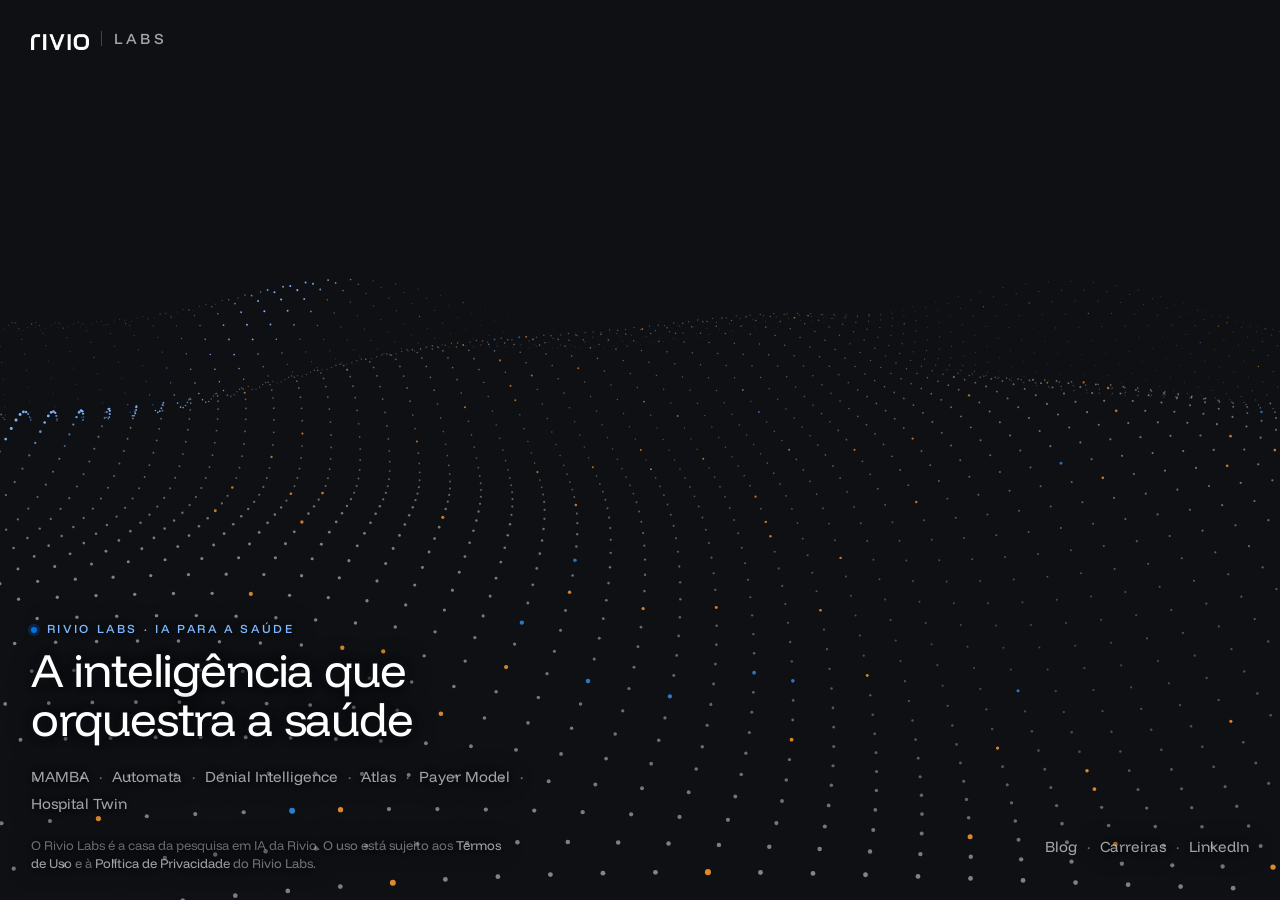
==== index.html @ 6e98f04b "Oculta o texto da home, usa glosa no Denial Intelligence e reduz os títulos Co-Authored-By: Claude O" ====
<!doctype html>
<html lang="pt-BR">
<head>
<meta charset="utf-8">
<meta name="viewport" content="width=device-width, initial-scale=1, viewport-fit=cover">
<style>body{margin:0}img{max-width:100%}[hidden]{display:none!important}</style>
<title>Rivio Labs</title>
<link rel="preconnect" href="https://fonts.googleapis.com">
<link rel="preconnect" href="https://fonts.gstatic.com" crossorigin>
<link rel="stylesheet" href="https://fonts.googleapis.com/css2?family=Funnel+Display:wght@400;500;600&display=swap">
<style>
  :root {
    color-scheme: dark;
    --bg: #0E1014;
    --bg-2: #16181D;
    --ink: #FFFFFF;
    --ink-2: rgba(255,255,255,0.62);
    --ink-3: rgba(255,255,255,0.42);
    --hair: rgba(255,255,255,0.10);
    --hair-2: rgba(255,255,255,0.22);
    --blue: #0575E6;
    --sky: #7EB8FF;
    --lilac: #B08CF0;
    --attention: #E08A2E;
    --panel: #0B0D11;
    --ease: cubic-bezier(.2,.8,.2,1);
    --font: "Funnel Display", "Inter", system-ui, -apple-system, sans-serif;
    --gutter: clamp(16px, 2.4vw, 32px);
  }
  html, body { height: 100%; }
  body {
    background: var(--bg);
    color: var(--ink);
    font-family: var(--font);
    font-size: 15px;
    line-height: 1.4;
    overflow-x: hidden;
    overflow-y: auto;
    -webkit-font-smoothing: antialiased;
  }
  a { color: inherit; text-decoration: none; transition: color 160ms var(--ease); }
  a:hover { color: var(--sky); }
  :focus-visible { outline: 1.5px solid var(--sky); outline-offset: 3px; border-radius: 4px; }

  #field { position: fixed; inset: 0; width: 100%; height: 100%; display: block; }

  .shell {
    position: relative;
    min-height: 100%;
    box-sizing: border-box;
    display: grid;
    grid-template-rows: auto 1fr;
    padding-inline: var(--gutter);
    padding-block: calc(var(--gutter) * 0.9);
    pointer-events: none;
  }
  .shell > * { pointer-events: auto; }

  /* Top bar */
  .top { display: flex; align-items: center; justify-content: space-between; gap: 16px; }
  .brand { display: flex; align-items: center; gap: 12px; }
  .brand img { height: 22px; width: auto; display: block; }
  .brand .labs {
    font-size: 15px; font-weight: 500; letter-spacing: 0.22em; text-transform: uppercase;
    color: var(--ink-2); padding-left: 12px; border-left: 1px solid var(--hair-2); line-height: 1;
  }
  .top nav { display: flex; gap: 6px; align-items: center; color: var(--ink-2); }
  .dot { color: var(--ink-3); padding-inline: 4px; }
  .linkbtn {
    font: inherit; color: inherit; background: none; border: 0; padding: 0; cursor: pointer;
    transition: color 160ms var(--ease);
  }
  .linkbtn:hover { color: var(--sky); }
  .linkbtn[aria-expanded="true"] { color: var(--ink); }

  .intro, .foot-links { text-shadow: 0 0 6px #0E1014, 0 0 14px #0E1014, 0 0 24px #0E1014; }
  .sw { width: 7px; height: 7px; border-radius: 50%; display: inline-block; }

  /* Bottom */
  .bottom { align-self: end; display: grid; grid-template-columns: minmax(0, 1fr) auto; align-items: end; gap: 24px 48px; }
  .intro { max-width: 34rem; display: grid; gap: 22px; }
  .detail { min-height: 7.2em; display: grid; align-content: end; gap: 8px; }
  .detail .eyebrow {
    font-size: 12px; font-weight: 500; letter-spacing: 0.22em; text-transform: uppercase; color: var(--sky);
    display: flex; align-items: center; gap: 10px;
  }
  .detail .eyebrow::before { content: ""; width: 6px; height: 6px; border-radius: 50%; background: var(--blue); box-shadow: 0 0 0 3px rgba(5,117,230,0.25); }
  .detail h1 {
    margin: 0; font-weight: 400; font-size: clamp(27px, 3.8vw, 47px); line-height: 1.04; letter-spacing: -0.025em;
    text-wrap: balance;
  }
  .detail p { margin: 0; color: var(--ink-2); font-size: 16px; max-width: 32rem; text-wrap: pretty; }
  .detail.swap > * { animation: rise 240ms var(--ease); }
  @keyframes rise { from { opacity: .35; transform: translateY(4px); } to { opacity: 1; transform: none; } }

  .projects { display: flex; flex-wrap: wrap; row-gap: 6px; color: var(--ink-2); }
  .projects a { display: inline-flex; align-items: center; }
  .projects a.active { color: var(--ink); }
  .projects li { list-style: none; display: inline-flex; align-items: center; }
  .projects li:not(:last-child)::after { content: "·"; color: var(--ink-3); padding-inline: 10px; }
  .projects ul { margin: 0; padding: 0; display: contents; }
  .fine { font-size: 13px; color: var(--ink-3); max-width: 30rem; margin: 0; }
  .fine a { color: var(--ink-2); }
  .foot-links { display: flex; flex-wrap: wrap; gap: 0; color: var(--ink-2); justify-content: flex-end; }
  .foot-links li { list-style: none; display: inline-flex; }
  .foot-links li + li::before { content: "·"; color: var(--ink-3); padding-inline: 10px; }
  .foot-links ul { margin: 0; padding: 0; display: contents; }

  /* Research blog panel */
  .blog {
    position: fixed; top: 0; right: 0; bottom: 0;
    width: min(460px, 100%);
    background: var(--panel);
    border-left: 1px solid var(--hair);
    padding-top: env(safe-area-inset-top, 0px);
    padding-bottom: env(safe-area-inset-bottom, 0px);
    transform: translateX(100%);
    transition: transform 400ms var(--ease);
    display: grid; grid-template-rows: auto 1fr;
    z-index: 5;
  }
  .blog.open { transform: none; }
  .blog header {
    display: flex; justify-content: space-between; align-items: center;
    padding: calc(var(--gutter) * 0.9) var(--gutter) 18px;
    border-bottom: 1px solid var(--hair);
  }
  .blog header h2 { margin: 0; font-size: 15px; font-weight: 500; letter-spacing: 0.22em; text-transform: uppercase; color: var(--ink-2); }
  .blog ol { list-style: none; margin: 0; padding: 0; overflow-y: auto; }
  .blog li a {
    display: grid; gap: 6px; padding: 20px var(--gutter);
    border-bottom: 1px solid var(--hair);
    transition: background-color 160ms var(--ease), color 160ms var(--ease);
  }
  .blog li a:hover { background: rgba(255,255,255,0.03); color: var(--ink); }
  .blog li a:hover .post-title { color: var(--sky); }
  .post-title { font-size: 19px; line-height: 1.25; letter-spacing: -0.01em; text-wrap: balance; transition: color 160ms var(--ease); }
  .post-meta { font-size: 13px; color: var(--ink-3); font-variant-numeric: tabular-nums; display: flex; gap: 8px; }
  .post-meta .tag { color: var(--lilac); }

  @media (max-width: 760px) {
        .bottom { grid-template-columns: 1fr; }
    .foot-links { justify-content: flex-start; }
    .detail { min-height: 9.5em; }
    .detail h1 { font-size: 23px; }
    .detail p { font-size: 14px; }
    .top nav .hide-sm { display: none; }
  }
  @media (prefers-reduced-motion: reduce) {
    .blog, .detail.swap > * { transition: none; animation: none; }
  }
</style>

</head>
<body>
<canvas id="field" aria-hidden="true"></canvas>

<div class="shell">
  <header class="top">
    <a class="brand" href="#" aria-label="Rivio Labs">
      <img src="[data-uri]" alt="Rivio" width="58" height="22">
      <span class="labs">Labs</span>
    </a>
  </header>

  <footer class="bottom">
    <div class="intro">
      <div class="detail" id="detail" aria-live="polite">
        <span class="eyebrow" id="dEyebrow">Rivio Labs · IA para a saúde</span>
        <h1 id="dTitle">A inteligência que orquestra a saúde</h1>
        <p id="dText" hidden>O Rivio Labs é onde a Rivio constrói agentes e sistemas de IA que entendem, decidem e operam a gestão hospitalar: do prontuário ao pagamento, do hospital à operadora.</p>
      </div>
      <nav class="projects" aria-label="Projetos">
        <ul id="projects"></ul>
      </nav>
      <p class="fine">O Rivio Labs é a casa da pesquisa em IA da Rivio. O uso está sujeito aos <a href="#termos">Termos de Uso</a> e à <a href="#privacidade">Política de Privacidade</a> do Rivio Labs.</p>
    </div>
    <nav aria-label="Rodapé">
      <ul class="foot-links">
        <li><button class="linkbtn" data-open-blog>Blog</button></li>
        <li><a href="#carreiras">Carreiras</a></li>
        <li><a href="https://www.linkedin.com/company/rivio" target="_blank" rel="noopener">LinkedIn</a></li>
      </ul>
    </nav>
  </footer>
</div>

<section class="blog" id="blog" aria-label="Blog" aria-hidden="true">
  <header>
    <h2>Blog</h2>
    <button class="linkbtn" id="blogClose">Voltar</button>
  </header>
  <ol id="posts"></ol>
</section>

<script>
(() => {
  const PROJECTS = [
    { id: "mamba", name: "MAMBA", title: "Multi-Agent Medical Billing Audit",
      text: "Agentes especialistas auditam cada conta médica contra dados, contratos e conhecimento clínico, e cada ajuste chega com evidência e impacto financeiro.", mode: { flow: 1.25, swirl: 1.1, glosa: 0.26, gate: 0.52 } },
    { id: "automata", name: "Automata", title: "Agentes que operam qualquer interface web",
      text: "Uma única demonstração humana vira automação determinística e agêntica, que se adapta sozinha quando a interface muda.", mode: { flow: 1.5, swirl: 0.6, glosa: 0.2, gate: 0.66 } },
    { id: "denial-intelligence", name: "Denial Intelligence", title: "Inteligência agêntica sobre glosas",
      text: "Um sistema agêntico treinado em padrões de glosa em escala, com o contexto completo da jornada do paciente e o comportamento de cada operadora. Previne a glosa antes do envio e, quando ela acontece, decide e contesta com evidência.", mode: { flow: 0.9, swirl: 0.9, glosa: 0.36, gate: 0.6 } },
    { id: "atlas", name: "Atlas", title: "A camada que lê o hospital",
      text: "Lê e interpreta toda a documentação do hospital, digital ou em papel: prontuários, laudos, guias e autorizações viram contexto estruturado para pessoas e agentes.", mode: { flow: 0.8, swirl: 1.5, glosa: 0.18, gate: 0.58 } },
    { id: "payer-model", name: "Payer Model", title: "Como cada pagador paga, e por quê",
      text: "Acumula o histórico de comportamento de cada operadora, conta a conta, e cruza com contratos e tabelas de preço. Antecipa como cada pagador vai decidir, antes do envio.", mode: { flow: 0.7, swirl: 0.5, glosa: 0.3, gate: 0.62 } },
    { id: "hospital-twin", name: "Hospital Twin", title: "Um gêmeo digital de cada hospital",
      text: "Traduz a codificação própria de cada instituição para uma língua comum, para que agentes raciocinem sobre qualquer hospital sem integração sob medida.", mode: { flow: 1.0, swirl: 0.7, glosa: 0.22, gate: 0.54 } },
  ];
  const POSTS = [
    { t: "Glosa Bench: um benchmark aberto para previsão de glosas", d: "18 set 2026", tag: "Benchmark" },
    { t: "Como o Cortex lê um prontuário inteiro sem perder o contexto", d: "2 set 2026", tag: "Modelos" },
    { t: "Agentes que escrevem recursos de glosa: o que aprendemos até aqui", d: "14 ago 2026", tag: "Agentes" },
    { t: "Pós-treino com RL para codificação TUSS", d: "22 jul 2026", tag: "Pós-treino" },
    { t: "Modelos pequenos, auditoria grande: destilação para auditoria médica", d: "30 jun 2026", tag: "Modelos" },
    { t: "A perda não está no volume. Está no recurso.", d: "9 jun 2026", tag: "Ensaio" },
    { t: "Avaliando LLMs em guias TISS", d: "12 mai 2026", tag: "Avaliação" },
    { t: "Como construímos o FDE Playground", d: "28 abr 2026", tag: "Engenharia" },
    { t: "Quando o auditor discorda do modelo", d: "3 abr 2026", tag: "Interpretabilidade" },
  ];
  const DEFAULT = {
    tag: "Rivio Labs · IA para a saúde",
    title: "A inteligência que orquestra a saúde",
    text: "O Rivio Labs é onde a Rivio constrói agentes e sistemas de IA que entendem, decidem e operam a gestão hospitalar: do prontuário ao pagamento, do hospital à operadora.",
    mode: { flow: 1.0, swirl: 0.8, glosa: 0.24, gate: 0.58 },
  };

  // ---------- UI ----------
  const $ = (id) => document.getElementById(id);
  const list = $("projects");
  PROJECTS.forEach((p) => {
    const li = document.createElement("li");
    const a = document.createElement("a");
    a.href = "#" + p.id; a.textContent = p.name; a.dataset.id = p.id;
    li.appendChild(a); list.appendChild(li);
  });
  $("posts").innerHTML = POSTS.map((p) =>
    `<li><a href="#post"><span class="post-title">${p.t}</span><span class="post-meta"><span>${p.d}</span><span>·</span><span class="tag">${p.tag}</span></span></a></li>`
  ).join("");

  const detail = $("detail");
  let pinned = null;
  function show(p) {
    const src = p || DEFAULT;
    $("dEyebrow").textContent = src.tag || "";
    $("dEyebrow").hidden = !src.tag;
    $("dTitle").textContent = src.title;
    $("dText").textContent = src.text;
    $("dText").hidden = !p;
    detail.classList.remove("swap"); void detail.offsetWidth; detail.classList.add("swap");
    target = { ...src.mode };
    list.querySelectorAll("a").forEach((a) => a.classList.toggle("active", !!p && a.dataset.id === p.id));
  }
  list.addEventListener("mouseover", (e) => {
    const a = e.target.closest("a"); if (!a) return;
    show(PROJECTS.find((p) => p.id === a.dataset.id));
  });
  list.addEventListener("mouseleave", () => show(pinned));
  list.addEventListener("focusin", (e) => { const a = e.target.closest("a"); if (a) show(PROJECTS.find((p) => p.id === a.dataset.id)); });
  list.addEventListener("click", (e) => {
    const a = e.target.closest("a"); if (!a) return;
    e.preventDefault();
    const p = PROJECTS.find((x) => x.id === a.dataset.id);
    pinned = pinned === p ? null : p;
    show(pinned || p);
  });

  const blog = $("blog");
  const blogOpeners = document.querySelectorAll("[data-open-blog]");
  let blogOpener = null;
  function setBlog(open) {
    blog.classList.toggle("open", open);
    blog.setAttribute("aria-hidden", String(!open));
    blogOpeners.forEach((b) => b.setAttribute("aria-expanded", String(open)));
    if (open) $("blogClose").focus();
  }
  blogOpeners.forEach((b) => b.addEventListener("click", () => { blogOpener = b; setBlog(true); }));
  $("blogClose").addEventListener("click", () => { setBlog(false); if (blogOpener) blogOpener.focus(); });
  document.addEventListener("keydown", (e) => { if (e.key === "Escape") setBlog(false); });

  // ---------- Field: a terrain of claims, swept by the audit ----------
  const cv = $("field"), ctx = cv.getContext("2d");
  const reduce = matchMedia("(prefers-reduced-motion: reduce)").matches;
  let W = 0, H = 0, dpr = 1, f = 1, horizon = 0, xMax = 1, cells = [];
  let mode = { ...DEFAULT.mode }, target = { ...DEFAULT.mode };
  const mouse = { x: -9999, y: -9999, active: false };
  const Z0 = 1, Z1 = 5.5, CAM = 0.85;
  let recovered = 0, glosas = 0, scanPhase = 0.15, t = 0;

  function resize() {
    dpr = Math.min(window.devicePixelRatio || 1, 2);
    W = innerWidth; H = innerHeight;
    cv.width = W * dpr; cv.height = H * dpr;
    ctx.setTransform(dpr, 0, 0, dpr, 0, 0);
    horizon = H * (W < 760 ? 0.24 : 0.2);
    f = (H - horizon) / CAM;
    xMax = (W / 2) * Z1 / f * 1.04;
    const step = W < 760 ? 0.085 : 0.062;
    cells = [];
    for (let z = Z0; z <= Z1; z += step * (0.7 + 0.3 * z)) {
      for (let x = -xMax; x <= xMax; x += step * (0.7 + 0.3 * z)) {
        cells.push({ x, z, st: 0, k: 0, bump: 0, sx: 0, sy: 0 });
      }
    }
    glosas = 0;
  }
  addEventListener("resize", resize);
  addEventListener("pointermove", (e) => { mouse.x = e.clientX; mouse.y = e.clientY; mouse.active = true; });
  addEventListener("pointerleave", () => { mouse.active = false; mouse.x = mouse.y = -9999; });

  function height(x, z) {
    const a = 0.15 * mode.swirl, q = 0.8 + mode.gate * 0.6;
    return a * (Math.sin(x * 1.1 * q + t * 0.9) * Math.cos(z * 1.6 * q - t * 0.6)
              + 0.55 * Math.sin((x * 0.7 - z * 1.3) * 2.0 * q + t * 1.2)
              + 0.35 * Math.cos(x * 2.6 - t * 0.5 + z));
  }

  function step(dt) {
    for (const k in mode) mode[k] += (target[k] - mode[k]) * 0.04;
    const s = dt / 1000;
    t += s;
    const prev = scanPhase;
    scanPhase = (scanPhase + s * 0.075 * mode.flow) % 1;
    const wrapped = scanPhase < prev;
    const sxPrev = -xMax + prev * 2 * xMax, sxNow = -xMax + scanPhase * 2 * xMax;
    // keep a steady supply of glosas in the part of the field the scan has not reached yet
    const want = Math.round(cells.length * 0.045 * (mode.glosa / 0.24));
    let tries = 0;
    while (glosas < want && tries++ < 40) {
      const c = cells[(Math.random() * cells.length) | 0];
      if (c.st === 0) { c.st = 1; c.k = 0; glosas++; }
    }
    for (const c of cells) {
      if (c.st === 1) {
        const crossed = wrapped ? (c.x >= sxPrev || c.x < sxNow) : (c.x >= sxPrev && c.x < sxNow);
        if (crossed) { c.st = 2; c.k = 1; glosas--; recovered++; }
      } else if (c.st === 2) {
        c.k -= s / 7;
        if (c.k <= 0) { c.st = 0; c.k = 0; }
      }
      let b = 0;
      if (mouse.active) {
        const dx = c.sx - mouse.x, dy = c.sy - mouse.y;
        b = Math.exp(-(dx * dx + dy * dy) / (2 * 110 * 110)) * 0.22;
      }
      c.bump += (b - c.bump) * 0.12;
    }
  }

  function draw() {
    ctx.fillStyle = "#0E1014";
    ctx.fillRect(0, 0, W, H);
    const scanX = -xMax + scanPhase * 2 * xMax;
    const cx = W / 2;
    for (const c of cells) {
      const y = height(c.x, c.z) + c.bump;
      const sx = cx + (c.x * f) / c.z;
      const sy = horizon + ((CAM - y) * f) / c.z;
      c.sx = sx; c.sy = sy;
      if (sx < -8 || sx > W + 8 || sy > H + 8) continue;
      const depth = (c.z - Z0) / (Z1 - Z0);             // 0 near, 1 far
      const fade = 0.15 + 0.85 * Math.pow(1 - depth, 0.85);
      const lift = Math.max(0, Math.min(1, 0.5 + y * 3)); // crests catch more light
      const near = Math.exp(-Math.pow((c.x - scanX) / (0.12 + 0.05 * c.z), 2));
      let r = (2.3 / Math.pow(c.z, 0.9)) * (0.75 + lift * 0.5);
      let col;
      if (c.st === 1) {
        col = `rgba(224,138,46,${(0.35 + 0.65 * fade).toFixed(3)})`;
        r *= 1.25;
      } else if (c.st === 2) {
        const k = c.k;
        const R = Math.round(5 + (236 - 5) * (1 - k)), G = Math.round(117 + (240 - 117) * (1 - k)), B = Math.round(230 + (247 - 230) * (1 - k));
        col = `rgba(${R},${G},${B},${((0.3 + 0.7 * fade) * (0.45 + 0.55 * k)).toFixed(3)})`;
        r *= 1 + 0.5 * k;
      } else {
        const a = Math.min(1, 0.08 + 0.62 * fade * (0.3 + 0.7 * lift) + near * 0.75);
        r *= 1 + near * 0.6;
        col = near > 0.12 ? `rgba(126,184,255,${a.toFixed(3)})` : `rgba(236,240,247,${a.toFixed(3)})`;
      }
      ctx.fillStyle = col;
      ctx.beginPath();
      ctx.arc(sx, sy, Math.max(0.5, r), 0, 6.283);
      ctx.fill();
    }
  }

  let last = performance.now();
  function frame(now) {
    const dt = Math.min(48, now - last); last = now;
    step(dt); draw();
    requestAnimationFrame(frame);
  }
  resize();
  if (reduce) {
    for (let i = 0; i < 240; i++) step(16.7);
    draw();
    addEventListener("resize", () => { step(16.7); draw(); });
  } else {
    requestAnimationFrame(frame);
  }
})();
</script>

</body>
</html>
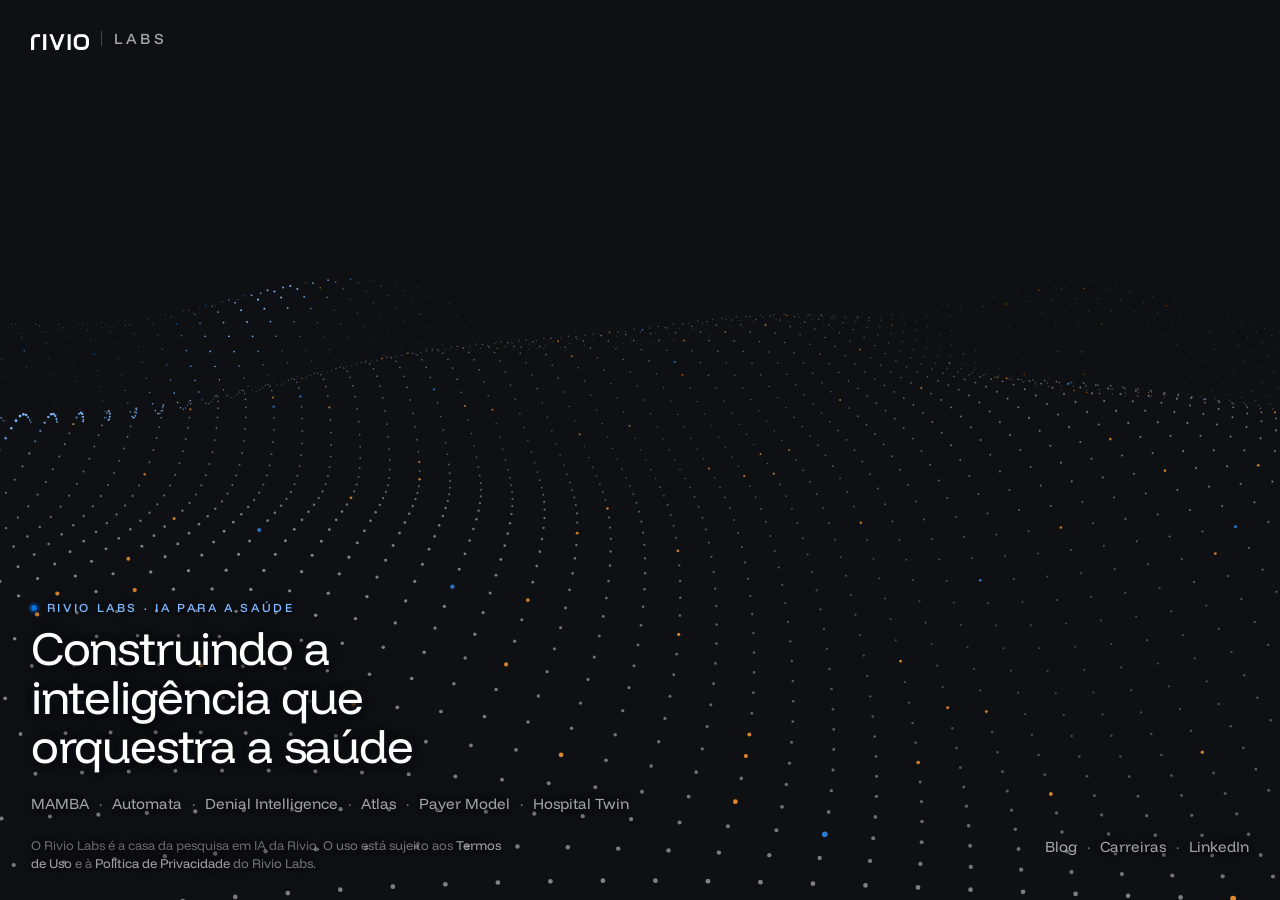
==== commit 7a5088e9: "Novo título da home e nomes dos projetos em uma linha no desktop Co-Authored-By: Claude Opus 5.5 <no" ====
--- a/index.html
+++ b/index.html
@@ -78,8 +78,8 @@
 
   /* Bottom */
   .bottom { align-self: end; display: grid; grid-template-columns: minmax(0, 1fr) auto; align-items: end; gap: 24px 48px; }
-  .intro { max-width: 34rem; display: grid; gap: 22px; }
-  .detail { min-height: 7.2em; display: grid; align-content: end; gap: 8px; }
+  .intro { display: grid; gap: 22px; }
+  .detail { max-width: 34rem; min-height: 7.2em; display: grid; align-content: end; gap: 8px; }
   .detail .eyebrow {
     font-size: 12px; font-weight: 500; letter-spacing: 0.22em; text-transform: uppercase; color: var(--sky);
     display: flex; align-items: center; gap: 10px;
@@ -93,7 +93,7 @@
   .detail.swap > * { animation: rise 240ms var(--ease); }
   @keyframes rise { from { opacity: .35; transform: translateY(4px); } to { opacity: 1; transform: none; } }
 
-  .projects { display: flex; flex-wrap: wrap; row-gap: 6px; color: var(--ink-2); }
+  .projects { display: flex; flex-wrap: nowrap; white-space: nowrap; row-gap: 6px; color: var(--ink-2); }
   .projects a { display: inline-flex; align-items: center; }
   .projects a.active { color: var(--ink); }
   .projects li { list-style: none; display: inline-flex; align-items: center; }
@@ -142,6 +142,7 @@
         .bottom { grid-template-columns: 1fr; }
     .foot-links { justify-content: flex-start; }
     .detail { min-height: 9.5em; }
+    .projects { flex-wrap: wrap; white-space: normal; }
     .detail h1 { font-size: 23px; }
     .detail p { font-size: 14px; }
     .top nav .hide-sm { display: none; }
@@ -167,7 +168,7 @@
     <div class="intro">
       <div class="detail" id="detail" aria-live="polite">
         <span class="eyebrow" id="dEyebrow">Rivio Labs · IA para a saúde</span>
-        <h1 id="dTitle">A inteligência que orquestra a saúde</h1>
+        <h1 id="dTitle">Construindo a inteligência que orquestra a saúde</h1>
         <p id="dText" hidden>O Rivio Labs é onde a Rivio constrói agentes e sistemas de IA que entendem, decidem e operam a gestão hospitalar: do prontuário ao pagamento, do hospital à operadora.</p>
       </div>
       <nav class="projects" aria-label="Projetos">
@@ -222,7 +223,7 @@
   ];
   const DEFAULT = {
     tag: "Rivio Labs · IA para a saúde",
-    title: "A inteligência que orquestra a saúde",
+    title: "Construindo a inteligência que orquestra a saúde",
     text: "O Rivio Labs é onde a Rivio constrói agentes e sistemas de IA que entendem, decidem e operam a gestão hospitalar: do prontuário ao pagamento, do hospital à operadora.",
     mode: { flow: 1.0, swirl: 0.8, glosa: 0.24, gate: 0.58 },
   };
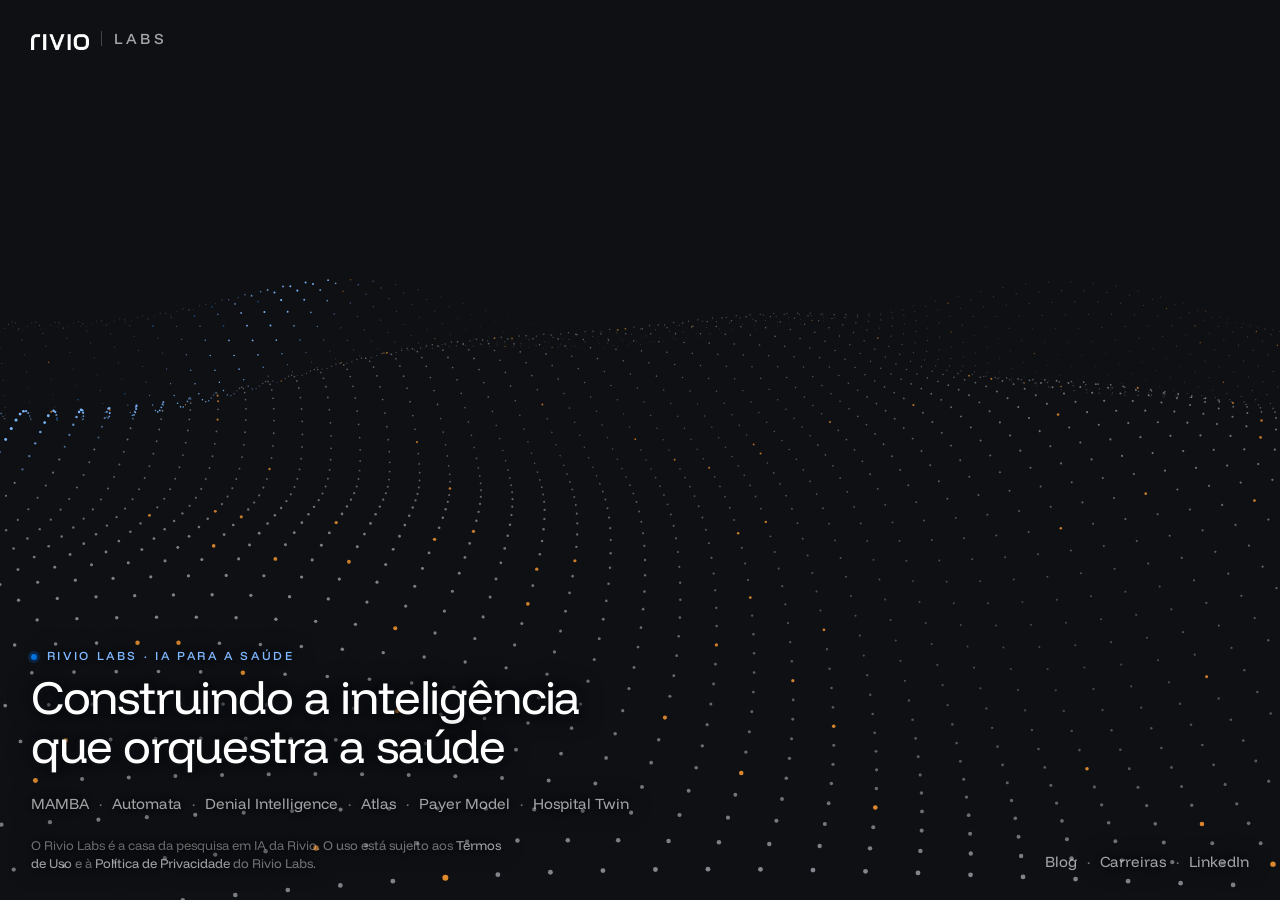
==== commit 7467d4bd: "Cria as páginas de cada projeto e organiza o site em arquivos compartilhados Seis sub-páginas (MAMBA" ====
--- a/index.html
+++ b/index.html
@@ -3,44 +3,14 @@
 <head>
 <meta charset="utf-8">
 <meta name="viewport" content="width=device-width, initial-scale=1, viewport-fit=cover">
-<style>body{margin:0}img{max-width:100%}[hidden]{display:none!important}</style>
 <title>Rivio Labs</title>
 <link rel="preconnect" href="https://fonts.googleapis.com">
 <link rel="preconnect" href="https://fonts.gstatic.com" crossorigin>
 <link rel="stylesheet" href="https://fonts.googleapis.com/css2?family=Funnel+Display:wght@400;500;600&display=swap">
+<link rel="stylesheet" href="assets/base.css">
 <style>
-  :root {
-    color-scheme: dark;
-    --bg: #0E1014;
-    --bg-2: #16181D;
-    --ink: #FFFFFF;
-    --ink-2: rgba(255,255,255,0.62);
-    --ink-3: rgba(255,255,255,0.42);
-    --hair: rgba(255,255,255,0.10);
-    --hair-2: rgba(255,255,255,0.22);
-    --blue: #0575E6;
-    --sky: #7EB8FF;
-    --lilac: #B08CF0;
-    --attention: #E08A2E;
-    --panel: #0B0D11;
-    --ease: cubic-bezier(.2,.8,.2,1);
-    --font: "Funnel Display", "Inter", system-ui, -apple-system, sans-serif;
-    --gutter: clamp(16px, 2.4vw, 32px);
-  }
   html, body { height: 100%; }
-  body {
-    background: var(--bg);
-    color: var(--ink);
-    font-family: var(--font);
-    font-size: 15px;
-    line-height: 1.4;
-    overflow-x: hidden;
-    overflow-y: auto;
-    -webkit-font-smoothing: antialiased;
-  }
-  a { color: inherit; text-decoration: none; transition: color 160ms var(--ease); }
-  a:hover { color: var(--sky); }
-  :focus-visible { outline: 1.5px solid var(--sky); outline-offset: 3px; border-radius: 4px; }
+  body { overflow-y: auto; }
 
   #field { position: fixed; inset: 0; width: 100%; height: 100%; display: block; }
 
@@ -58,28 +28,13 @@
 
   /* Top bar */
   .top { display: flex; align-items: center; justify-content: space-between; gap: 16px; }
-  .brand { display: flex; align-items: center; gap: 12px; }
-  .brand img { height: 22px; width: auto; display: block; }
-  .brand .labs {
-    font-size: 15px; font-weight: 500; letter-spacing: 0.22em; text-transform: uppercase;
-    color: var(--ink-2); padding-left: 12px; border-left: 1px solid var(--hair-2); line-height: 1;
-  }
-  .top nav { display: flex; gap: 6px; align-items: center; color: var(--ink-2); }
-  .dot { color: var(--ink-3); padding-inline: 4px; }
-  .linkbtn {
-    font: inherit; color: inherit; background: none; border: 0; padding: 0; cursor: pointer;
-    transition: color 160ms var(--ease);
-  }
-  .linkbtn:hover { color: var(--sky); }
-  .linkbtn[aria-expanded="true"] { color: var(--ink); }
 
   .intro, .foot-links { text-shadow: 0 0 6px #0E1014, 0 0 14px #0E1014, 0 0 24px #0E1014; }
-  .sw { width: 7px; height: 7px; border-radius: 50%; display: inline-block; }
 
   /* Bottom */
   .bottom { align-self: end; display: grid; grid-template-columns: minmax(0, 1fr) auto; align-items: end; gap: 24px 48px; }
   .intro { display: grid; gap: 22px; }
-  .detail { max-width: 34rem; min-height: 7.2em; display: grid; align-content: end; gap: 8px; }
+  .detail { min-height: 7.2em; display: grid; align-content: end; gap: 8px; }
   .detail .eyebrow {
     font-size: 12px; font-weight: 500; letter-spacing: 0.22em; text-transform: uppercase; color: var(--sky);
     display: flex; align-items: center; gap: 10px;
@@ -87,7 +42,7 @@
   .detail .eyebrow::before { content: ""; width: 6px; height: 6px; border-radius: 50%; background: var(--blue); box-shadow: 0 0 0 3px rgba(5,117,230,0.25); }
   .detail h1 {
     margin: 0; font-weight: 400; font-size: clamp(27px, 3.8vw, 47px); line-height: 1.04; letter-spacing: -0.025em;
-    text-wrap: balance;
+    max-width: 15em; text-wrap: balance;
   }
   .detail p { margin: 0; color: var(--ink-2); font-size: 16px; max-width: 32rem; text-wrap: pretty; }
   .detail.swap > * { animation: rise 240ms var(--ease); }
@@ -99,12 +54,6 @@
   .projects li { list-style: none; display: inline-flex; align-items: center; }
   .projects li:not(:last-child)::after { content: "·"; color: var(--ink-3); padding-inline: 10px; }
   .projects ul { margin: 0; padding: 0; display: contents; }
-  .fine { font-size: 13px; color: var(--ink-3); max-width: 30rem; margin: 0; }
-  .fine a { color: var(--ink-2); }
-  .foot-links { display: flex; flex-wrap: wrap; gap: 0; color: var(--ink-2); justify-content: flex-end; }
-  .foot-links li { list-style: none; display: inline-flex; }
-  .foot-links li + li::before { content: "·"; color: var(--ink-3); padding-inline: 10px; }
-  .foot-links ul { margin: 0; padding: 0; display: contents; }
 
   /* Research blog panel */
   .blog {
@@ -145,7 +94,6 @@
     .projects { flex-wrap: wrap; white-space: normal; }
     .detail h1 { font-size: 23px; }
     .detail p { font-size: 14px; }
-    .top nav .hide-sm { display: none; }
   }
   @media (prefers-reduced-motion: reduce) {
     .blog, .detail.swap > * { transition: none; animation: none; }
@@ -158,8 +106,8 @@
 
 <div class="shell">
   <header class="top">
-    <a class="brand" href="#" aria-label="Rivio Labs">
-      <img src="[data-uri]" alt="Rivio" width="58" height="22">
+    <a class="brand" href="./" aria-label="Rivio Labs">
+      <img src="assets/rivio.png" alt="Rivio" width="58" height="22">
       <span class="labs">Labs</span>
     </a>
   </header>
@@ -178,9 +126,9 @@
     </div>
     <nav aria-label="Rodapé">
       <ul class="foot-links">
-        <li><button class="linkbtn" data-open-blog>Blog</button></li>
+        <li><button class="linkbtn" data-open-blog aria-controls="blog" aria-expanded="false">Blog</button></li>
         <li><a href="#carreiras">Carreiras</a></li>
-        <li><a href="https://www.linkedin.com/company/rivio" target="_blank" rel="noopener">LinkedIn</a></li>
+        <li><a href="https://www.linkedin.com/company/riviotech/" target="_blank" rel="noopener">LinkedIn</a></li>
       </ul>
     </nav>
   </footer>
@@ -194,22 +142,10 @@
   <ol id="posts"></ol>
 </section>
 
+<script src="assets/projects.js"></script>
 <script>
 (() => {
-  const PROJECTS = [
-    { id: "mamba", name: "MAMBA", title: "Multi-Agent Medical Billing Audit",
-      text: "Agentes especialistas auditam cada conta médica contra dados, contratos e conhecimento clínico, e cada ajuste chega com evidência e impacto financeiro.", mode: { flow: 1.25, swirl: 1.1, glosa: 0.26, gate: 0.52 } },
-    { id: "automata", name: "Automata", title: "Agentes que operam qualquer interface web",
-      text: "Uma única demonstração humana vira automação determinística e agêntica, que se adapta sozinha quando a interface muda.", mode: { flow: 1.5, swirl: 0.6, glosa: 0.2, gate: 0.66 } },
-    { id: "denial-intelligence", name: "Denial Intelligence", title: "Inteligência agêntica sobre glosas",
-      text: "Um sistema agêntico treinado em padrões de glosa em escala, com o contexto completo da jornada do paciente e o comportamento de cada operadora. Previne a glosa antes do envio e, quando ela acontece, decide e contesta com evidência.", mode: { flow: 0.9, swirl: 0.9, glosa: 0.36, gate: 0.6 } },
-    { id: "atlas", name: "Atlas", title: "A camada que lê o hospital",
-      text: "Lê e interpreta toda a documentação do hospital, digital ou em papel: prontuários, laudos, guias e autorizações viram contexto estruturado para pessoas e agentes.", mode: { flow: 0.8, swirl: 1.5, glosa: 0.18, gate: 0.58 } },
-    { id: "payer-model", name: "Payer Model", title: "Como cada pagador paga, e por quê",
-      text: "Acumula o histórico de comportamento de cada operadora, conta a conta, e cruza com contratos e tabelas de preço. Antecipa como cada pagador vai decidir, antes do envio.", mode: { flow: 0.7, swirl: 0.5, glosa: 0.3, gate: 0.62 } },
-    { id: "hospital-twin", name: "Hospital Twin", title: "Um gêmeo digital de cada hospital",
-      text: "Traduz a codificação própria de cada instituição para uma língua comum, para que agentes raciocinem sobre qualquer hospital sem integração sob medida.", mode: { flow: 1.0, swirl: 0.7, glosa: 0.22, gate: 0.54 } },
-  ];
+  const PROJECTS = window.RIVIO_PROJECTS;
   const POSTS = [
     { t: "Glosa Bench: um benchmark aberto para previsão de glosas", d: "18 set 2026", tag: "Benchmark" },
     { t: "Como o Cortex lê um prontuário inteiro sem perder o contexto", d: "2 set 2026", tag: "Modelos" },
@@ -234,7 +170,7 @@
   PROJECTS.forEach((p) => {
     const li = document.createElement("li");
     const a = document.createElement("a");
-    a.href = "#" + p.id; a.textContent = p.name; a.dataset.id = p.id;
+    a.href = p.id + "/"; a.textContent = p.name; a.dataset.id = p.id;
     li.appendChild(a); list.appendChild(li);
   });
   $("posts").innerHTML = POSTS.map((p) =>
@@ -242,7 +178,6 @@
   ).join("");
 
   const detail = $("detail");
-  let pinned = null;
   function show(p) {
     const src = p || DEFAULT;
     $("dEyebrow").textContent = src.tag || "";
@@ -258,15 +193,8 @@
     const a = e.target.closest("a"); if (!a) return;
     show(PROJECTS.find((p) => p.id === a.dataset.id));
   });
-  list.addEventListener("mouseleave", () => show(pinned));
+  list.addEventListener("mouseleave", () => show(null));
   list.addEventListener("focusin", (e) => { const a = e.target.closest("a"); if (a) show(PROJECTS.find((p) => p.id === a.dataset.id)); });
-  list.addEventListener("click", (e) => {
-    const a = e.target.closest("a"); if (!a) return;
-    e.preventDefault();
-    const p = PROJECTS.find((x) => x.id === a.dataset.id);
-    pinned = pinned === p ? null : p;
-    show(pinned || p);
-  });
 
   const blog = $("blog");
   const blogOpeners = document.querySelectorAll("[data-open-blog]");
@@ -280,6 +208,7 @@
   blogOpeners.forEach((b) => b.addEventListener("click", () => { blogOpener = b; setBlog(true); }));
   $("blogClose").addEventListener("click", () => { setBlog(false); if (blogOpener) blogOpener.focus(); });
   document.addEventListener("keydown", (e) => { if (e.key === "Escape") setBlog(false); });
+  if (location.hash === "#blog") setBlog(true);
 
   // ---------- Field: a terrain of claims, swept by the audit ----------
   const cv = $("field"), ctx = cv.getContext("2d");
--- a/assets/base.css
+++ b/assets/base.css
@@ -0,0 +1,57 @@
+/* Rivio Labs: tokens and pieces shared by every page */
+:root {
+  color-scheme: dark;
+  --bg: #0E1014;
+  --bg-2: #16181D;
+  --ink: #FFFFFF;
+  --ink-2: rgba(255,255,255,0.62);
+  --ink-3: rgba(255,255,255,0.42);
+  --hair: rgba(255,255,255,0.10);
+  --hair-2: rgba(255,255,255,0.22);
+  --blue: #0575E6;
+  --sky: #7EB8FF;
+  --lilac: #B08CF0;
+  --attention: #E08A2E;
+  --panel: #0B0D11;
+  --accent: var(--sky);
+  --accent-rgb: 126, 184, 255;
+  --ease: cubic-bezier(.2,.8,.2,1);
+  --font: "Funnel Display", "Inter", system-ui, -apple-system, sans-serif;
+  --mono: ui-monospace, "SF Mono", Menlo, Consolas, monospace;
+  --gutter: clamp(16px, 2.4vw, 32px);
+}
+body { margin: 0; }
+img { max-width: 100%; }
+[hidden] { display: none !important; }
+body {
+  background: var(--bg);
+  color: var(--ink);
+  font-family: var(--font);
+  font-size: 15px;
+  line-height: 1.4;
+  overflow-x: hidden;
+  -webkit-font-smoothing: antialiased;
+}
+a { color: inherit; text-decoration: none; transition: color 160ms var(--ease); }
+a:hover { color: var(--sky); }
+:focus-visible { outline: 1.5px solid var(--sky); outline-offset: 3px; border-radius: 4px; }
+
+.brand { display: flex; align-items: center; gap: 12px; }
+.brand img { height: 22px; width: auto; display: block; }
+.brand .labs {
+  font-size: 15px; font-weight: 500; letter-spacing: 0.22em; text-transform: uppercase;
+  color: var(--ink-2); padding-left: 12px; border-left: 1px solid var(--hair-2); line-height: 1;
+}
+
+.linkbtn {
+  font: inherit; color: inherit; background: none; border: 0; padding: 0; cursor: pointer;
+  transition: color 160ms var(--ease);
+}
+.linkbtn:hover { color: var(--sky); }
+.linkbtn[aria-expanded="true"] { color: var(--ink); }
+
+.fine { font-size: 13px; color: var(--ink-3); max-width: 30rem; margin: 0; }
+.fine a { color: var(--ink-2); }
+.foot-links { display: flex; flex-wrap: wrap; gap: 0; color: var(--ink-2); justify-content: flex-end; margin: 0; padding: 0; }
+.foot-links li { list-style: none; display: inline-flex; }
+.foot-links li + li::before { content: "·"; color: var(--ink-3); padding-inline: 10px; }
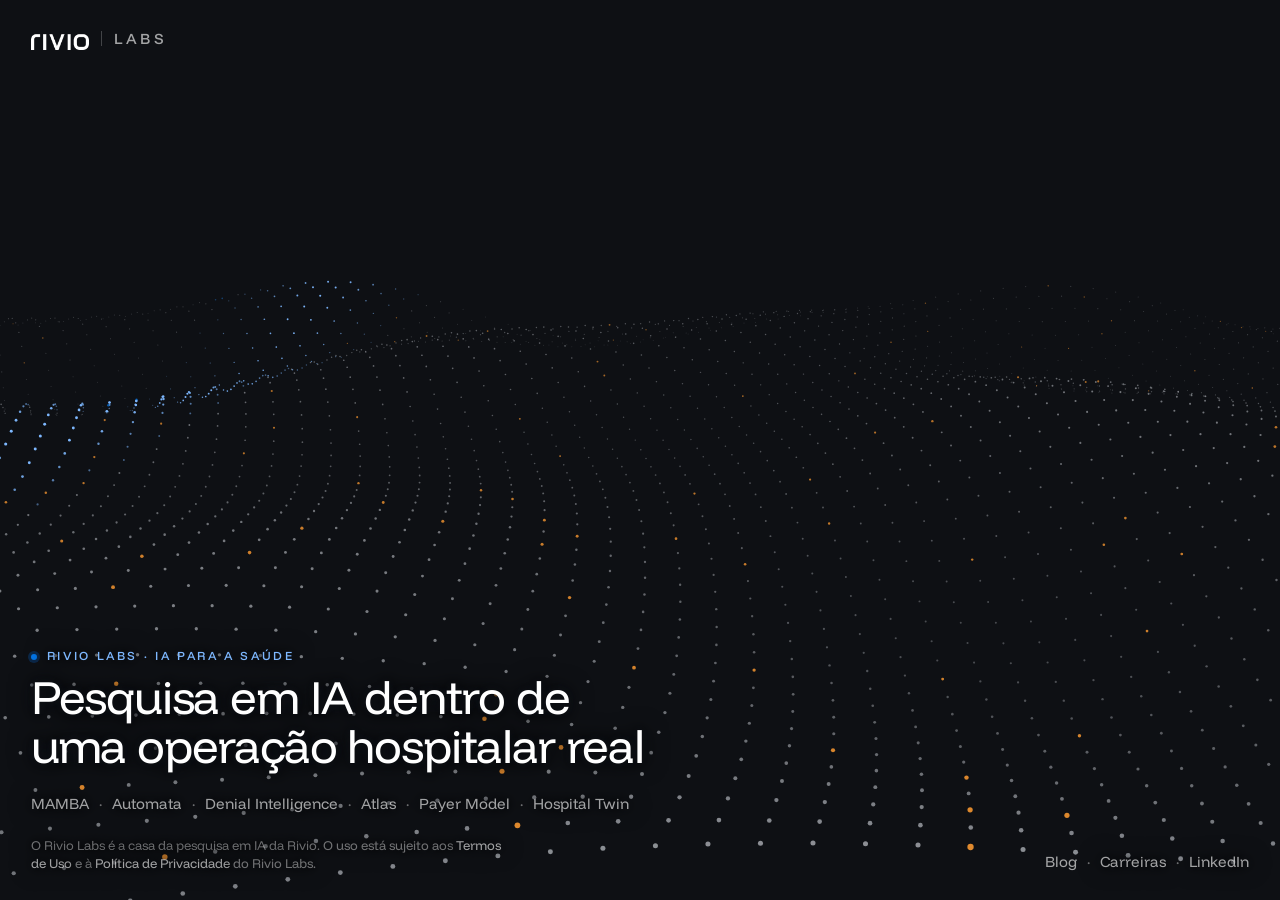
==== commit 63d32c49: "Revisa a copy do site segundo o guia de voz Nova abertura da home com o argumento da operação real, " ====
--- a/index.html
+++ b/index.html
@@ -116,7 +116,7 @@
     <div class="intro">
       <div class="detail" id="detail" aria-live="polite">
         <span class="eyebrow" id="dEyebrow">Rivio Labs · IA para a saúde</span>
-        <h1 id="dTitle">Construindo a inteligência que orquestra a saúde</h1>
+        <h1 id="dTitle">Pesquisa em IA dentro de uma operação hospitalar real</h1>
         <p id="dText" hidden>O Rivio Labs é onde a Rivio constrói agentes e sistemas de IA que entendem, decidem e operam a gestão hospitalar: do prontuário ao pagamento, do hospital à operadora.</p>
       </div>
       <nav class="projects" aria-label="Projetos">
@@ -159,7 +159,7 @@
   ];
   const DEFAULT = {
     tag: "Rivio Labs · IA para a saúde",
-    title: "Construindo a inteligência que orquestra a saúde",
+    title: "Pesquisa em IA dentro de uma operação hospitalar real",
     text: "O Rivio Labs é onde a Rivio constrói agentes e sistemas de IA que entendem, decidem e operam a gestão hospitalar: do prontuário ao pagamento, do hospital à operadora.",
     mode: { flow: 1.0, swirl: 0.8, glosa: 0.24, gate: 0.58 },
   };
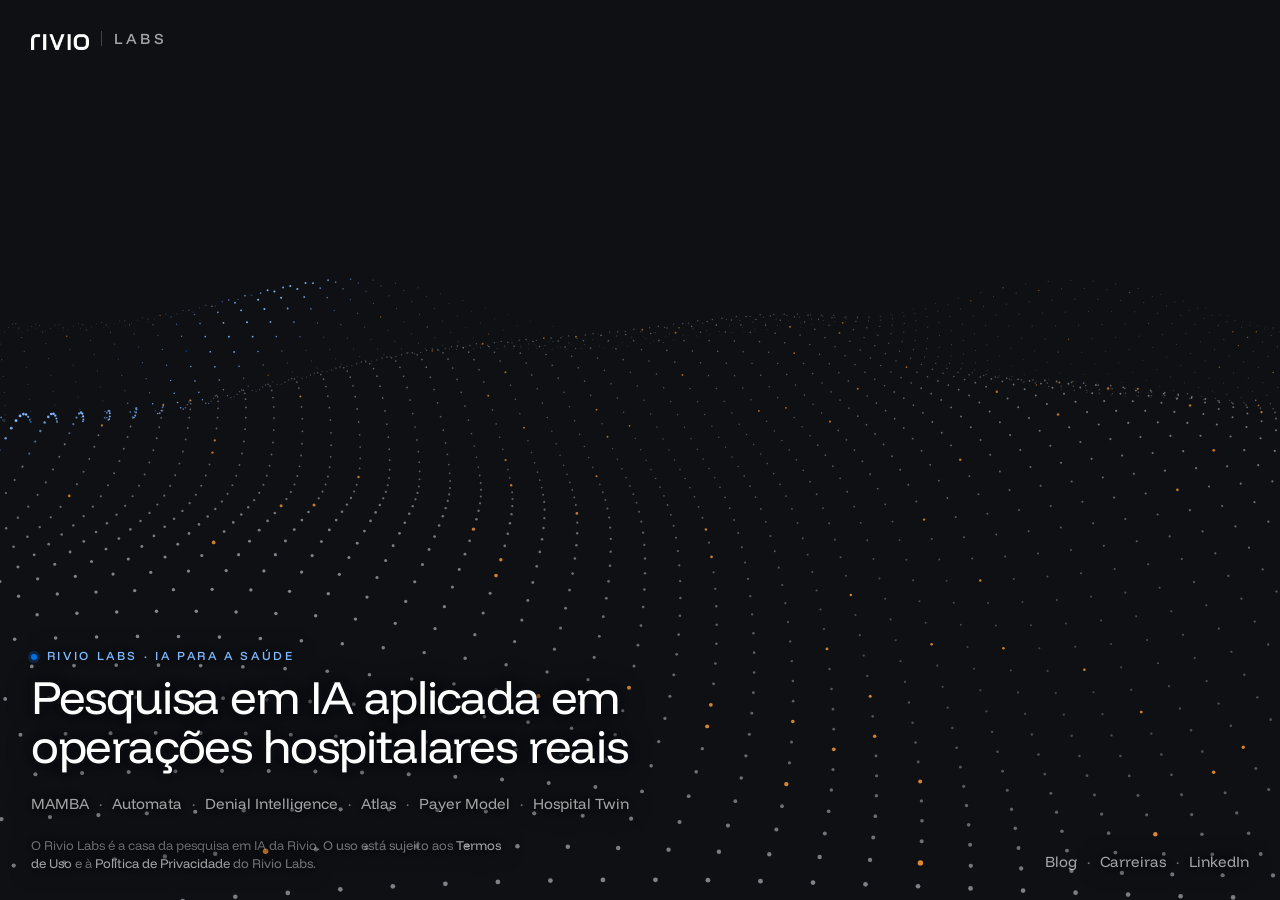
==== commit 2956b321: "Links de carreiras apontam para o site da Rivio e novo título da home Co-Authored-By: Claude Opus 5." ====
--- a/index.html
+++ b/index.html
@@ -116,7 +116,7 @@
     <div class="intro">
       <div class="detail" id="detail" aria-live="polite">
         <span class="eyebrow" id="dEyebrow">Rivio Labs · IA para a saúde</span>
-        <h1 id="dTitle">Pesquisa em IA dentro de uma operação hospitalar real</h1>
+        <h1 id="dTitle">Pesquisa em IA aplicada em operações hospitalares reais</h1>
         <p id="dText" hidden>O Rivio Labs é onde a Rivio constrói agentes e sistemas de IA que entendem, decidem e operam a gestão hospitalar: do prontuário ao pagamento, do hospital à operadora.</p>
       </div>
       <nav class="projects" aria-label="Projetos">
@@ -127,7 +127,7 @@
     <nav aria-label="Rodapé">
       <ul class="foot-links">
         <li><button class="linkbtn" data-open-blog aria-controls="blog" aria-expanded="false">Blog</button></li>
-        <li><a href="#carreiras">Carreiras</a></li>
+        <li><a href="https://rivio-kvsite-v2.pages.dev/carreiras" target="_blank" rel="noopener">Carreiras</a></li>
         <li><a href="https://www.linkedin.com/company/riviotech/" target="_blank" rel="noopener">LinkedIn</a></li>
       </ul>
     </nav>
@@ -159,7 +159,7 @@
   ];
   const DEFAULT = {
     tag: "Rivio Labs · IA para a saúde",
-    title: "Pesquisa em IA dentro de uma operação hospitalar real",
+    title: "Pesquisa em IA aplicada em operações hospitalares reais",
     text: "O Rivio Labs é onde a Rivio constrói agentes e sistemas de IA que entendem, decidem e operam a gestão hospitalar: do prontuário ao pagamento, do hospital à operadora.",
     mode: { flow: 1.0, swirl: 0.8, glosa: 0.24, gate: 0.58 },
   };
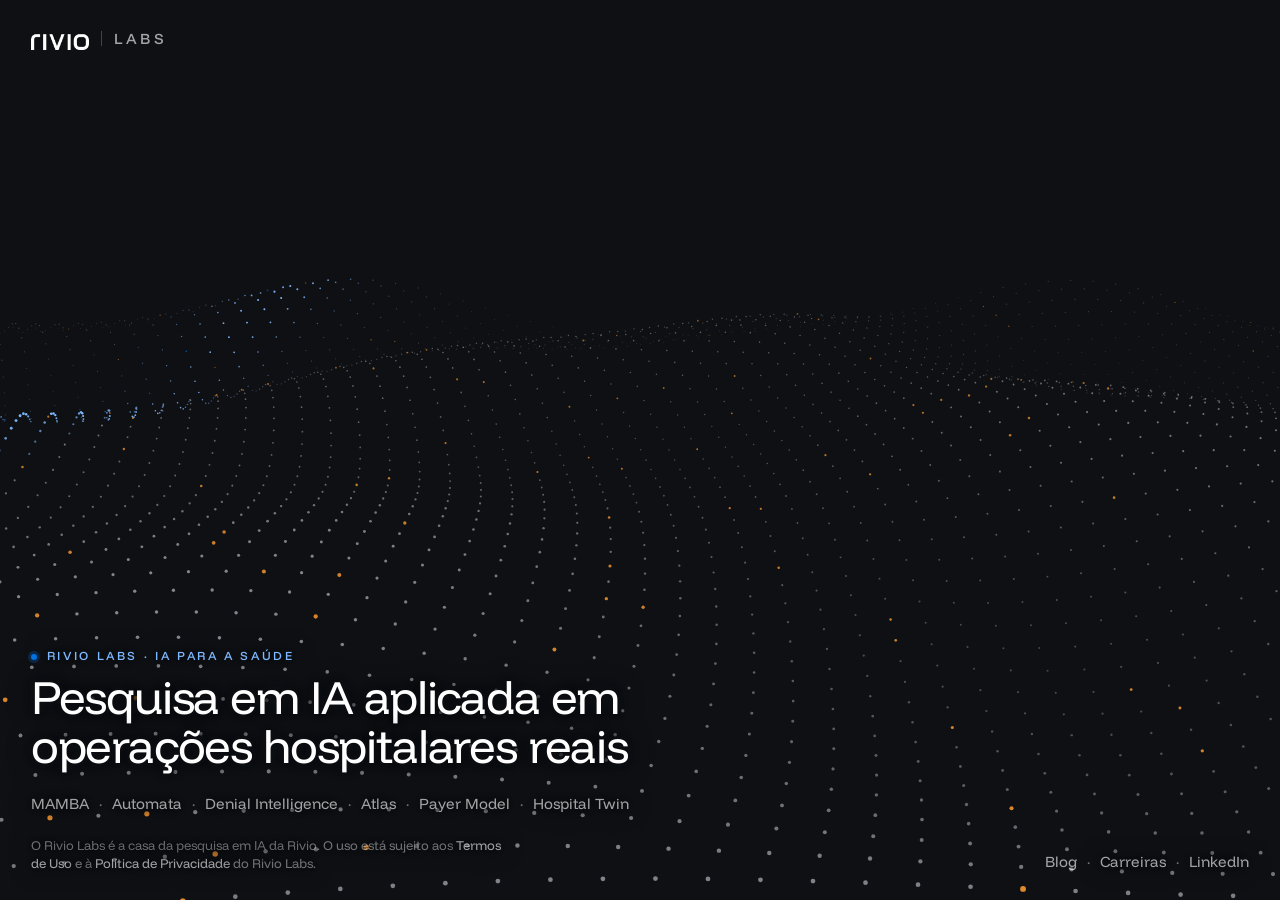
==== commit 18ed66ba: "Rascunho do post "O rótulo mais caro da saúde" com três figuras Dados ainda não confirmados aparecem" ====
--- a/index.html
+++ b/index.html
@@ -147,6 +147,7 @@
 (() => {
   const PROJECTS = window.RIVIO_PROJECTS;
   const POSTS = [
+    { t: "O rótulo mais caro da saúde", d: "29 set 2026", tag: "Ensaio", href: "blog/o-rotulo-mais-caro-da-saude/" },
     { t: "Glosa Bench: um benchmark aberto para previsão de glosas", d: "18 set 2026", tag: "Benchmark" },
     { t: "Como o Cortex lê um prontuário inteiro sem perder o contexto", d: "2 set 2026", tag: "Modelos" },
     { t: "Agentes que escrevem recursos de glosa: o que aprendemos até aqui", d: "14 ago 2026", tag: "Agentes" },
@@ -174,7 +175,7 @@
     li.appendChild(a); list.appendChild(li);
   });
   $("posts").innerHTML = POSTS.map((p) =>
-    `<li><a href="#post"><span class="post-title">${p.t}</span><span class="post-meta"><span>${p.d}</span><span>·</span><span class="tag">${p.tag}</span></span></a></li>`
+    `<li><a href="${p.href || "#post"}"><span class="post-title">${p.t}</span><span class="post-meta"><span>${p.d}</span><span>·</span><span class="tag">${p.tag}</span></span></a></li>`
   ).join("");
 
   const detail = $("detail");
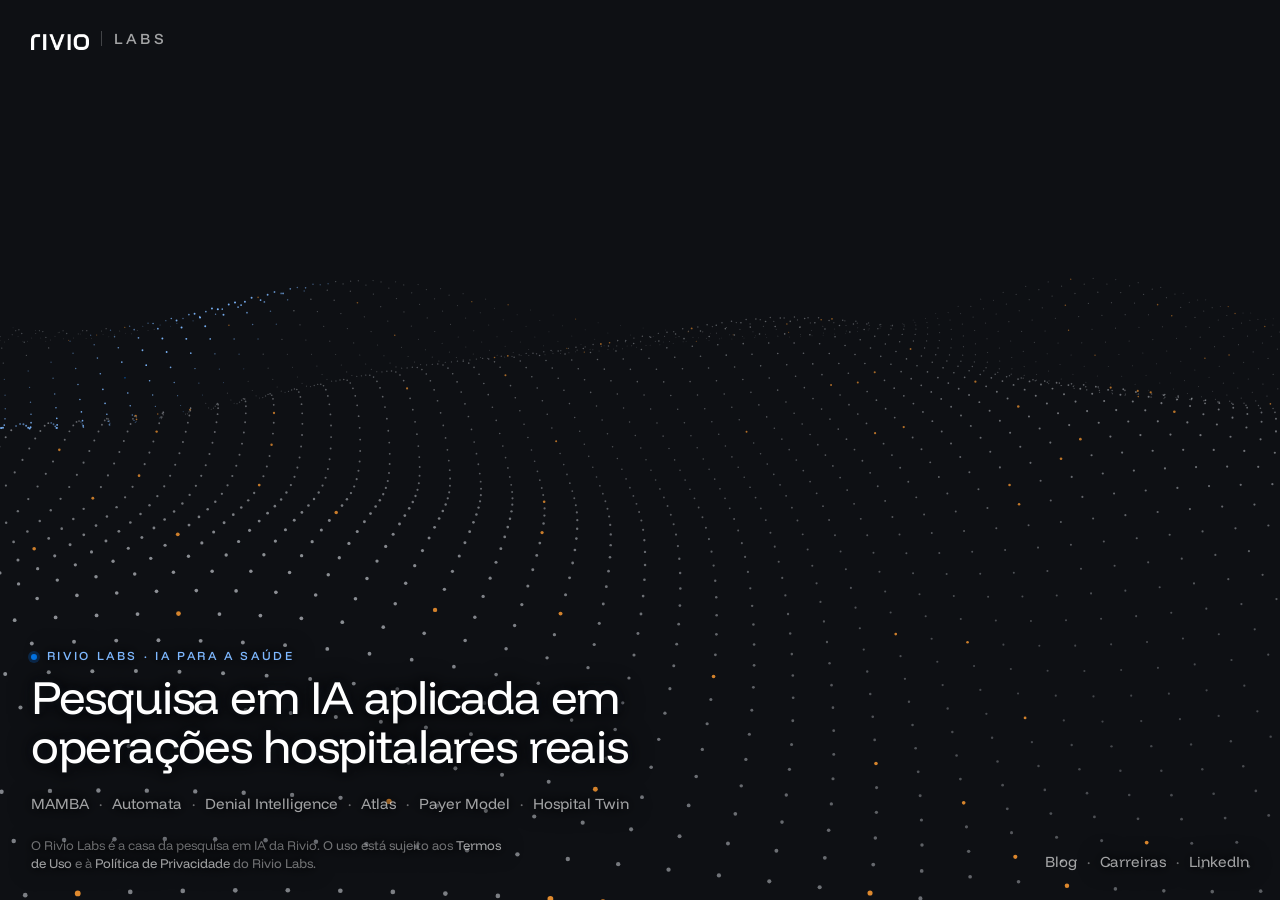
==== commit 51a24f18: "Blog: mostra só posts que já têm página Co-Authored-By: Claude Opus 5.5 <noreply@anthropic.com>" ====
--- a/index.html
+++ b/index.html
@@ -174,7 +174,8 @@
     a.href = p.id + "/"; a.textContent = p.name; a.dataset.id = p.id;
     li.appendChild(a); list.appendChild(li);
   });
-  $("posts").innerHTML = POSTS.map((p) =>
+  // Posts sem href ainda não foram escritos e ficam ocultos até ganharem uma página.
+  $("posts").innerHTML = POSTS.filter((p) => p.href).map((p) =>
     `<li><a href="${p.href || "#post"}"><span class="post-title">${p.t}</span><span class="post-meta"><span>${p.d}</span><span>·</span><span class="tag">${p.tag}</span></span></a></li>`
   ).join("");
 
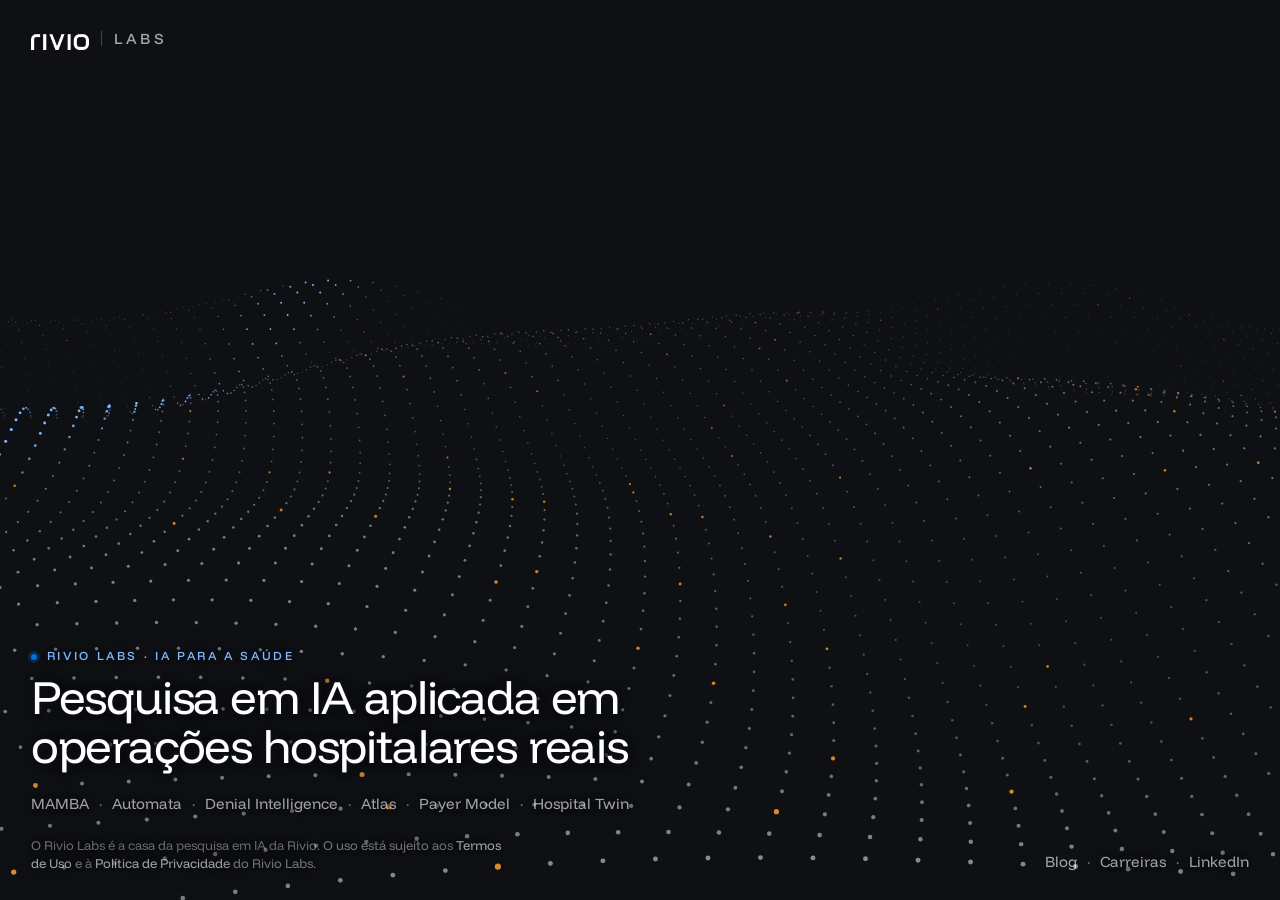
==== commit 8e448410: "Rascunho do post "Quando o auditor discorda do modelo" com três figuras Dados ainda não confirmados " ====
--- a/index.html
+++ b/index.html
@@ -147,6 +147,7 @@
 (() => {
   const PROJECTS = window.RIVIO_PROJECTS;
   const POSTS = [
+    { t: "Quando o auditor discorda do modelo", d: "6 out 2026", tag: "Avaliação", href: "blog/quando-o-auditor-discorda-do-modelo/" },
     { t: "O rótulo mais caro da saúde", d: "29 set 2026", tag: "Ensaio", href: "blog/o-rotulo-mais-caro-da-saude/" },
     { t: "Glosa Bench: um benchmark aberto para previsão de glosas", d: "18 set 2026", tag: "Benchmark" },
     { t: "Como o Cortex lê um prontuário inteiro sem perder o contexto", d: "2 set 2026", tag: "Modelos" },
@@ -156,7 +157,6 @@
     { t: "A perda não está no volume. Está no recurso.", d: "9 jun 2026", tag: "Ensaio" },
     { t: "Avaliando LLMs em guias TISS", d: "12 mai 2026", tag: "Avaliação" },
     { t: "Como construímos o FDE Playground", d: "28 abr 2026", tag: "Engenharia" },
-    { t: "Quando o auditor discorda do modelo", d: "3 abr 2026", tag: "Interpretabilidade" },
   ];
   const DEFAULT = {
     tag: "Rivio Labs · IA para a saúde",
